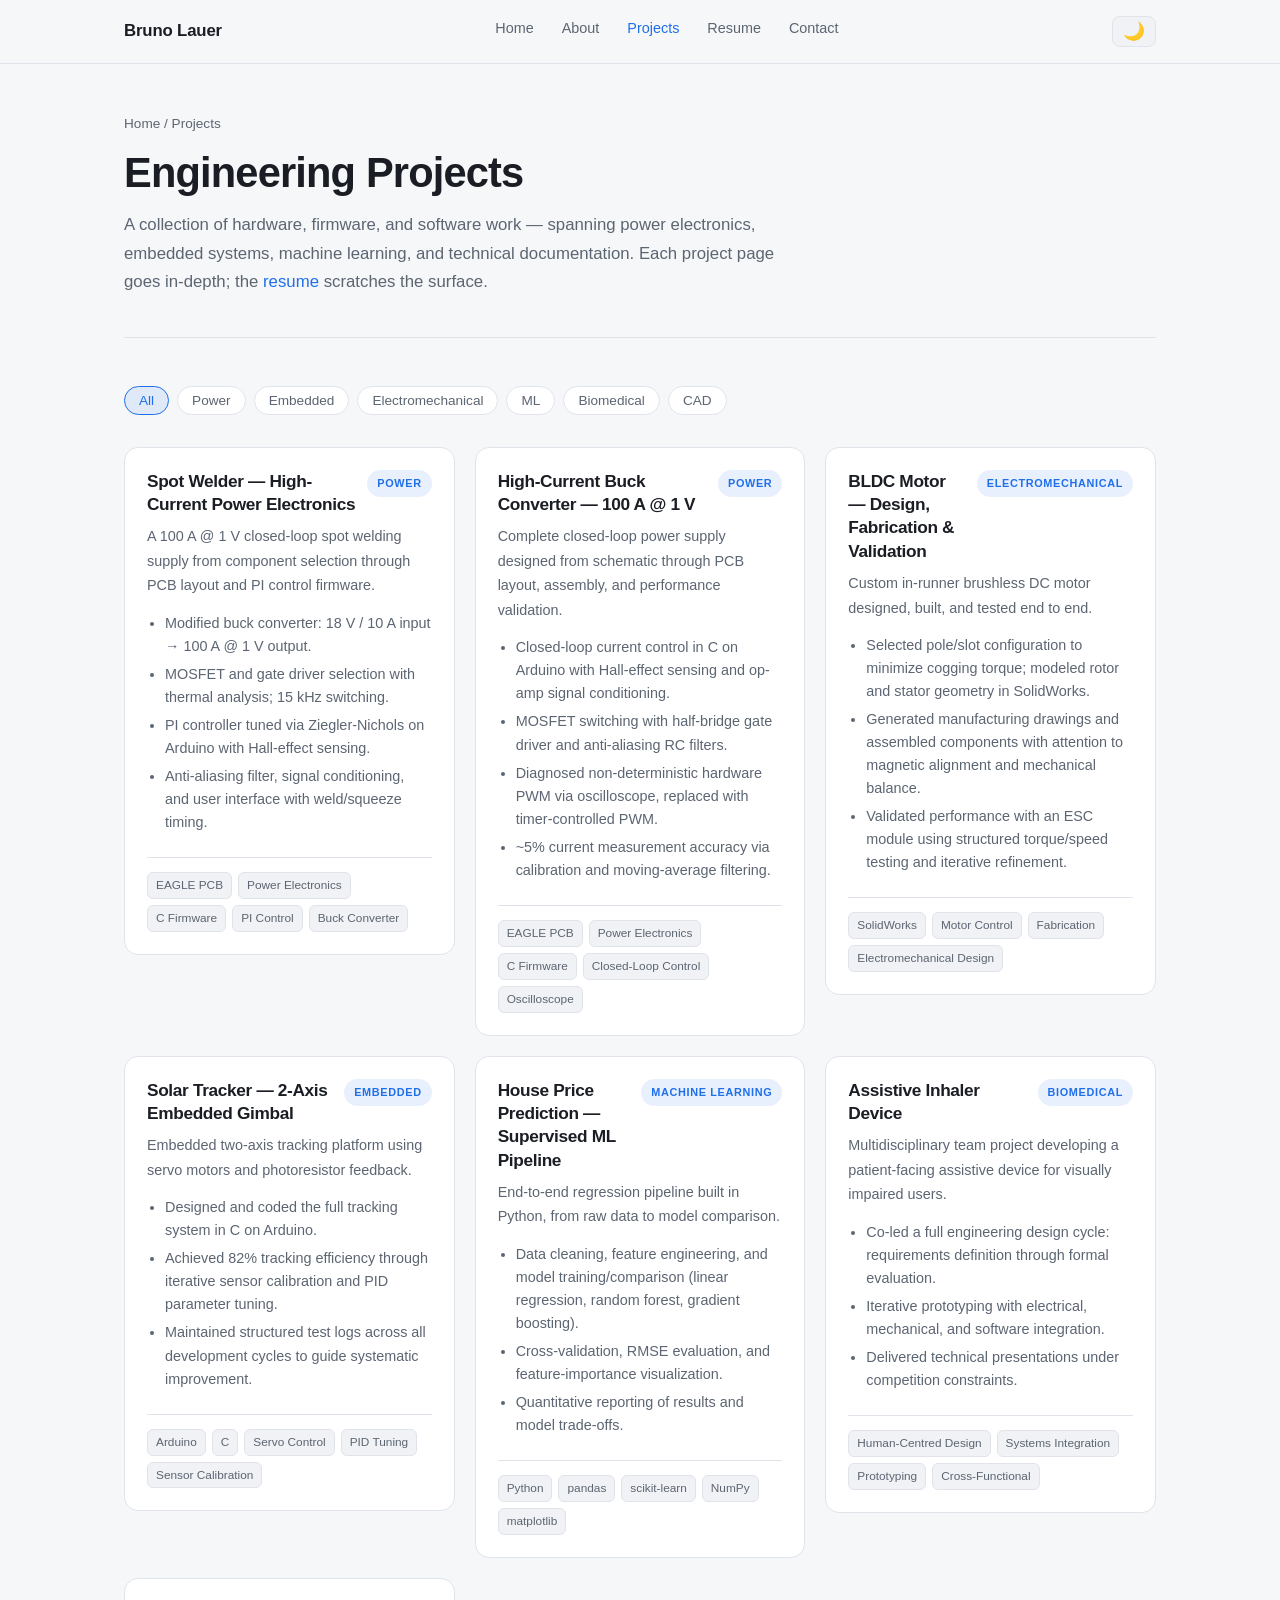
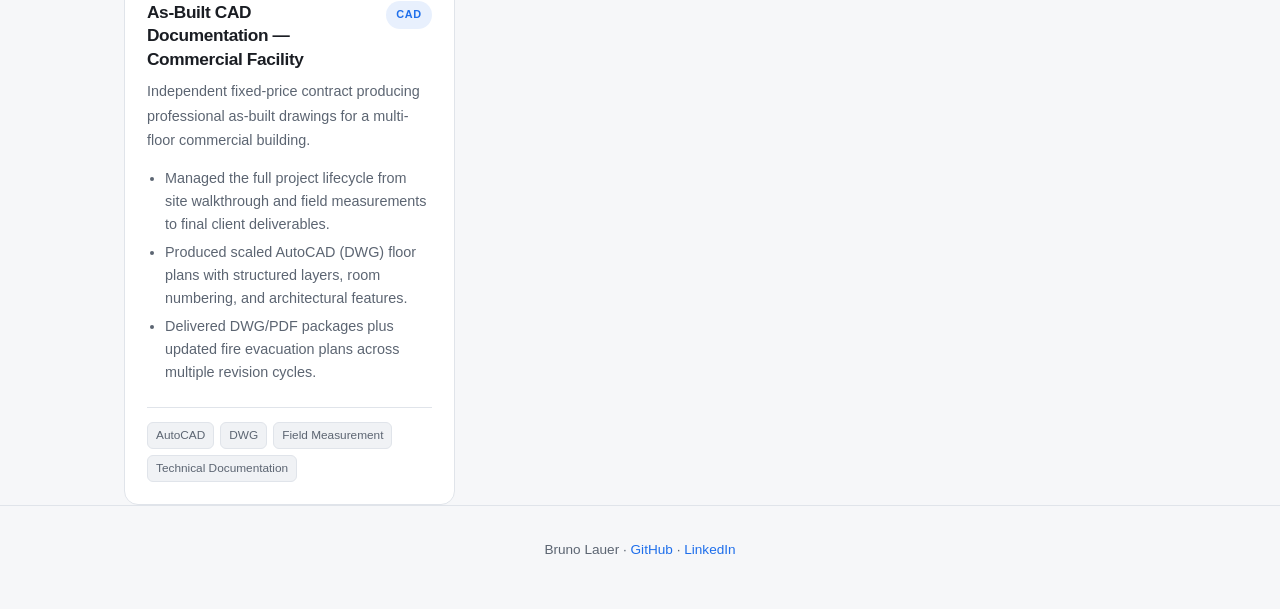
==== projects/index.html @ 885cfc3d "Website update" ====
<!DOCTYPE html>
<html lang="en">
<head>
<meta charset="UTF-8">
<meta name="viewport" content="width=device-width, initial-scale=1.0">
<title>Projects — Bruno Lauer</title>
<link rel="stylesheet" href="../assets/css/style.css">
</head>
<body>

<nav class="nav">
  <div class="wrap">
    <a href="../index.html" class="nav-brand">Bruno Lauer</a>
    <ul class="nav-links" id="nav-links">
      <li><a href="../index.html">Home</a></li>
      <li><a href="../about.html">About</a></li>
      <li><a href="index.html">Projects</a></li>
      <li><a href="../resume.html">Resume</a></li>
      <li><a href="../contact.html">Contact</a></li>
    </ul>
    <div class="nav-right">
      <button class="theme-toggle" id="theme-toggle" aria-label="Toggle theme">☀️</button>
      <button class="hamburger" id="hamburger" aria-label="Menu">☰</button>
    </div>
  </div>
</nav>

<main>
  <div class="wrap">
    <header class="page-header">
      <p class="breadcrumb"><a href="../index.html">Home</a> / Projects</p>
      <h1>Engineering Projects</h1>
      <p class="page-subtitle">A collection of hardware, firmware, and software work — spanning power electronics, embedded systems, machine learning, and technical documentation. Each project page goes in-depth; the <a href="../resume.html">resume</a> scratches the surface.</p>
    </header>

    <div class="filter-tabs">
      <button class="filter-tab active" data-filter="all">All</button>
      <button class="filter-tab" data-filter="power">Power</button>
      <button class="filter-tab" data-filter="embedded">Embedded</button>
      <button class="filter-tab" data-filter="electromechanical">Electromechanical</button>
      <button class="filter-tab" data-filter="ml">ML</button>
      <button class="filter-tab" data-filter="biomedical">Biomedical</button>
      <button class="filter-tab" data-filter="cad">CAD</button>
    </div>

    <div class="grid">

      <a href="spot-welder.html" class="card-link">
        <article class="card project-card" data-category="power">
          <div class="card-top"><h3>Spot Welder — High-Current Power Electronics</h3><span class="badge">Power</span></div>
          <p class="summary">A 100 A @ 1 V closed-loop spot welding supply from component selection through PCB layout and PI control firmware.</p>
          <ul>
            <li>Modified buck converter: 18 V / 10 A input &rarr; 100 A @ 1 V output.</li>
            <li>MOSFET and gate driver selection with thermal analysis; 15 kHz switching.</li>
            <li>PI controller tuned via Ziegler-Nichols on Arduino with Hall-effect sensing.</li>
            <li>Anti-aliasing filter, signal conditioning, and user interface with weld/squeeze timing.</li>
          </ul>
          <div class="tags"><span class="tag">EAGLE PCB</span><span class="tag">Power Electronics</span><span class="tag">C Firmware</span><span class="tag">PI Control</span><span class="tag">Buck Converter</span></div>
        </article>
      </a>

      <a href="buck-converter.html" class="card-link">
        <article class="card project-card" data-category="power">
          <div class="card-top"><h3>High-Current Buck Converter — 100&nbsp;A @ 1&nbsp;V</h3><span class="badge">Power</span></div>
          <p class="summary">Complete closed-loop power supply designed from schematic through PCB layout, assembly, and performance validation.</p>
          <ul>
            <li>Closed-loop current control in C on Arduino with Hall-effect sensing and op-amp signal conditioning.</li>
            <li>MOSFET switching with half-bridge gate driver and anti-aliasing RC filters.</li>
            <li>Diagnosed non-deterministic hardware PWM via oscilloscope, replaced with timer-controlled PWM.</li>
            <li>~5% current measurement accuracy via calibration and moving-average filtering.</li>
          </ul>
          <div class="tags"><span class="tag">EAGLE PCB</span><span class="tag">Power Electronics</span><span class="tag">C Firmware</span><span class="tag">Closed-Loop Control</span><span class="tag">Oscilloscope</span></div>
        </article>
      </a>

      <a href="bldc-motor.html" class="card-link">
        <article class="card project-card" data-category="electromechanical">
          <div class="card-top"><h3>BLDC Motor — Design, Fabrication &amp; Validation</h3><span class="badge">Electromechanical</span></div>
          <p class="summary">Custom in-runner brushless DC motor designed, built, and tested end to end.</p>
          <ul>
            <li>Selected pole/slot configuration to minimize cogging torque; modeled rotor and stator geometry in SolidWorks.</li>
            <li>Generated manufacturing drawings and assembled components with attention to magnetic alignment and mechanical balance.</li>
            <li>Validated performance with an ESC module using structured torque/speed testing and iterative refinement.</li>
          </ul>
          <div class="tags"><span class="tag">SolidWorks</span><span class="tag">Motor Control</span><span class="tag">Fabrication</span><span class="tag">Electromechanical Design</span></div>
        </article>
      </a>

      <a href="solar-tracker.html" class="card-link">
        <article class="card project-card" data-category="embedded">
          <div class="card-top"><h3>Solar Tracker — 2-Axis Embedded Gimbal</h3><span class="badge">Embedded</span></div>
          <p class="summary">Embedded two-axis tracking platform using servo motors and photoresistor feedback.</p>
          <ul>
            <li>Designed and coded the full tracking system in C on Arduino.</li>
            <li>Achieved 82% tracking efficiency through iterative sensor calibration and PID parameter tuning.</li>
            <li>Maintained structured test logs across all development cycles to guide systematic improvement.</li>
          </ul>
          <div class="tags"><span class="tag">Arduino</span><span class="tag">C</span><span class="tag">Servo Control</span><span class="tag">PID Tuning</span><span class="tag">Sensor Calibration</span></div>
        </article>
      </a>

      <a href="house-price-ml.html" class="card-link">
        <article class="card project-card" data-category="ml">
          <div class="card-top"><h3>House Price Prediction — Supervised ML Pipeline</h3><span class="badge">Machine Learning</span></div>
          <p class="summary">End-to-end regression pipeline built in Python, from raw data to model comparison.</p>
          <ul>
            <li>Data cleaning, feature engineering, and model training/comparison (linear regression, random forest, gradient boosting).</li>
            <li>Cross-validation, RMSE evaluation, and feature-importance visualization.</li>
            <li>Quantitative reporting of results and model trade-offs.</li>
          </ul>
          <div class="tags"><span class="tag">Python</span><span class="tag">pandas</span><span class="tag">scikit-learn</span><span class="tag">NumPy</span><span class="tag">matplotlib</span></div>
        </article>
      </a>

      <a href="assistive-inhaler.html" class="card-link">
        <article class="card project-card" data-category="biomedical">
          <div class="card-top"><h3>Assistive Inhaler Device</h3><span class="badge">Biomedical</span></div>
          <p class="summary">Multidisciplinary team project developing a patient-facing assistive device for visually impaired users.</p>
          <ul>
            <li>Co-led a full engineering design cycle: requirements definition through formal evaluation.</li>
            <li>Iterative prototyping with electrical, mechanical, and software integration.</li>
            <li>Delivered technical presentations under competition constraints.</li>
          </ul>
          <div class="tags"><span class="tag">Human-Centred Design</span><span class="tag">Systems Integration</span><span class="tag">Prototyping</span><span class="tag">Cross-Functional</span></div>
        </article>
      </a>

      <a href="cad-documentation.html" class="card-link">
        <article class="card project-card" data-category="cad">
          <div class="card-top"><h3>As-Built CAD Documentation — Commercial Facility</h3><span class="badge">CAD</span></div>
          <p class="summary">Independent fixed-price contract producing professional as-built drawings for a multi-floor commercial building.</p>
          <ul>
            <li>Managed the full project lifecycle from site walkthrough and field measurements to final client deliverables.</li>
            <li>Produced scaled AutoCAD (DWG) floor plans with structured layers, room numbering, and architectural features.</li>
            <li>Delivered DWG/PDF packages plus updated fire evacuation plans across multiple revision cycles.</li>
          </ul>
          <div class="tags"><span class="tag">AutoCAD</span><span class="tag">DWG</span><span class="tag">Field Measurement</span><span class="tag">Technical Documentation</span></div>
        </article>
      </a>

    </div>
  </div>
</main>

<div class="lightbox" id="lightbox" aria-hidden="true">
  <img id="lightbox-img" src="" alt="">
</div>

<footer>
  <div class="wrap">
    <p>Bruno Lauer &middot; <a href="https://github.com/Blauer4096" target="_blank" rel="noopener">GitHub</a> &middot; <a href="https://linkedin.com/in/bruno-lauer-353a502b2" target="_blank" rel="noopener">LinkedIn</a></p>
  </div>
</footer>

<script src="../assets/js/main.js"></script>
</body>
</html>
---- assets/css/style.css ----
/* ===================================================
   Bruno Lauer Portfolio — style.css
   Shared design system: dark/light via CSS vars
   =================================================== */

/* ---- Custom Properties ---- */
:root {
  --bg: #0f1115;
  --surface: #171a21;
  --surface-2: #1e222b;
  --border: #2a2f3a;
  --text: #e8eaf0;
  --muted: #9aa3b2;
  --accent: #4f9cf9;
  --accent-soft: rgba(79, 156, 249, 0.12);
  --accent-hover: #6bafff;
  --radius: 14px;
  --radius-sm: 8px;
  --shadow: 0 4px 20px rgba(0,0,0,0.25);
  --font-body: -apple-system, BlinkMacSystemFont, "Segoe UI", Roboto, Helvetica, Arial, sans-serif;
  --font-mono: "Cascadia Code", "Fira Code", "JetBrains Mono", Consolas, monospace;
  --max-w: 1080px;
  --header-h: 64px;
}

@media (prefers-color-scheme: light) {
  :root {
    --bg: #f6f7f9;
    --surface: #ffffff;
    --surface-2: #f0f2f5;
    --border: #e0e4ea;
    --text: #1a1d23;
    --muted: #5c6572;
    --accent: #1f6feb;
    --accent-soft: rgba(31, 111, 235, 0.10);
    --accent-hover: #3b82f6;
    --shadow: 0 4px 20px rgba(0,0,0,0.08);
  }
}

/* ---- Reset & Base ---- */
*, *::before, *::after { box-sizing: border-box; }

html { scroll-behavior: smooth; }

body {
  margin: 0;
  font-family: var(--font-body);
  background: var(--bg);
  color: var(--text);
  line-height: 1.6;
  -webkit-font-smoothing: antialiased;
  padding-top: var(--header-h);
}

a { color: var(--accent); text-decoration: none; }
a:hover { text-decoration: underline; }

img { max-width: 100%; display: block; }

.wrap {
  max-width: var(--max-w);
  margin: 0 auto;
  padding: 0 24px;
}

/* ---- Typography ---- */
h1, h2, h3, h4 { margin: 0 0 0.5em; line-height: 1.25; letter-spacing: -0.02em; }
h1 { font-size: clamp(1.9rem, 4vw, 2.6rem); }
h2 { font-size: 1.35rem; letter-spacing: -0.01em; }
h3 { font-size: 1.1rem; }
p  { margin: 0 0 1em; color: var(--muted); line-height: 1.7; }
p:last-child { margin-bottom: 0; }
ul, ol { margin: 0 0 1em; padding-left: 1.4em; }
li { margin-bottom: 0.4em; color: var(--muted); }
code {
  font-family: var(--font-mono);
  font-size: 0.875em;
  background: var(--surface-2);
  border: 1px solid var(--border);
  border-radius: 4px;
  padding: 1px 5px;
}

/* ---- Navigation ---- */
.nav {
  position: fixed;
  top: 0; left: 0; right: 0;
  height: var(--header-h);
  background: var(--bg);
  border-bottom: 1px solid var(--border);
  z-index: 100;
  display: flex;
  align-items: center;
}
.nav .wrap {
  display: flex;
  align-items: center;
  justify-content: space-between;
  width: 100%;
}
.nav-brand {
  font-weight: 700;
  font-size: 1.05rem;
  color: var(--text);
  text-decoration: none;
  letter-spacing: -0.01em;
}
.nav-brand:hover { text-decoration: none; color: var(--accent); }

.nav-links {
  display: flex;
  align-items: center;
  gap: 4px;
  list-style: none;
  margin: 0;
  padding: 0;
}
.nav-links a {
  display: block;
  padding: 6px 12px;
  border-radius: var(--radius-sm);
  color: var(--muted);
  font-size: 0.9rem;
  text-decoration: none;
  transition: color 0.15s, background 0.15s;
}
.nav-links a:hover { color: var(--text); background: var(--surface-2); text-decoration: none; }
.nav-links a.active { color: var(--accent); }

.nav-right {
  display: flex;
  align-items: center;
  gap: 8px;
}

.theme-toggle {
  background: var(--surface-2);
  border: 1px solid var(--border);
  border-radius: 8px;
  padding: 6px 10px;
  cursor: pointer;
  color: var(--muted);
  font-size: 1.1rem;
  line-height: 1;
  transition: background 0.15s, color 0.15s;
}
.theme-toggle:hover { background: var(--border); color: var(--text); }

.hamburger {
  display: none;
  background: none;
  border: none;
  cursor: pointer;
  padding: 6px;
  color: var(--text);
  font-size: 1.4rem;
}

/* ---- Sections ---- */
section { padding: 56px 0; }
.section-sub { color: var(--muted); font-size: 0.95rem; margin: 0 0 28px; }
.section-label {
  font-size: 0.72rem;
  text-transform: uppercase;
  letter-spacing: 0.1em;
  color: var(--accent);
  margin-bottom: 8px;
  font-weight: 600;
}

/* ---- Hero ---- */
.hero { padding: 72px 0 48px; border-bottom: 1px solid var(--border); }
.hero-sub { color: var(--accent); font-size: 0.9rem; font-weight: 600; letter-spacing: 0.05em; text-transform: uppercase; margin-bottom: 12px; }
.hero h1 { margin-bottom: 12px; }
.tagline {
  color: var(--muted);
  font-size: 1.05rem;
  max-width: 640px;
  margin: 0 0 24px;
}
.links {
  display: flex;
  flex-wrap: wrap;
  gap: 10px;
}
.links a, .btn {
  display: inline-flex;
  align-items: center;
  gap: 6px;
  padding: 8px 16px;
  border: 1px solid var(--border);
  border-radius: 999px;
  background: var(--surface);
  color: var(--text);
  text-decoration: none;
  font-size: 0.9rem;
  font-family: var(--font-body);
  cursor: pointer;
  transition: border-color 0.15s, transform 0.15s;
}
.links a:hover { border-color: var(--accent); transform: translateY(-1px); text-decoration: none; }
.btn-primary {
  background: var(--accent);
  color: #fff;
  border-color: var(--accent);
}
.btn-primary:hover { background: var(--accent-hover); border-color: var(--accent-hover); transform: translateY(-1px); }

/* ---- Page Header (project pages) ---- */
.page-header {
  padding: 48px 0 40px;
  border-bottom: 1px solid var(--border);
  margin-bottom: 48px;
}
.page-header .breadcrumb {
  font-size: 0.85rem;
  color: var(--muted);
  margin-bottom: 12px;
}
.page-header .breadcrumb a { color: var(--muted); }
.page-header .breadcrumb a:hover { color: var(--accent); text-decoration: none; }
.page-header .badge { margin-bottom: 10px; }
.page-header h1 { margin-bottom: 12px; }
.page-header .page-subtitle { color: var(--muted); font-size: 1.05rem; max-width: 680px; }

/* ---- Project Grid ---- */
.grid {
  display: grid;
  grid-template-columns: repeat(auto-fill, minmax(320px, 1fr));
  gap: 20px;
}

.card {
  background: var(--surface);
  border: 1px solid var(--border);
  border-radius: var(--radius);
  padding: 22px;
  display: flex;
  flex-direction: column;
  transition: border-color 0.18s, transform 0.18s, box-shadow 0.18s;
}
.card:hover {
  border-color: var(--accent);
  transform: translateY(-2px);
  box-shadow: var(--shadow);
}
.card-link { text-decoration: none; color: inherit; display: flex; flex-direction: column; flex: 1; }
.card-link:hover { text-decoration: none; }
.card-top {
  display: flex;
  align-items: flex-start;
  justify-content: space-between;
  gap: 12px;
  margin-bottom: 8px;
}
.card h3 { font-size: 1.08rem; margin: 0; line-height: 1.35; }
.card .summary { color: var(--muted); font-size: 0.9rem; margin: 0 0 14px; }
.card ul { margin: 0 0 18px; padding-left: 18px; font-size: 0.9rem; }
.card ul li { margin-bottom: 5px; }
.card .tags {
  display: flex;
  flex-wrap: wrap;
  gap: 6px;
  margin-top: auto;
  padding-top: 14px;
  border-top: 1px solid var(--border);
}
.tag {
  font-size: 0.74rem;
  color: var(--muted);
  background: var(--surface-2);
  border: 1px solid var(--border);
  border-radius: 6px;
  padding: 3px 8px;
}
.badge {
  flex-shrink: 0;
  font-size: 0.68rem;
  text-transform: uppercase;
  letter-spacing: 0.06em;
  padding: 4px 9px;
  border-radius: 999px;
  background: var(--accent-soft);
  color: var(--accent);
  border: 1px solid transparent;
  white-space: nowrap;
  font-weight: 600;
}

/* ---- Specs Table ---- */
.specs-table {
  width: 100%;
  border-collapse: collapse;
  font-size: 0.9rem;
  margin-bottom: 32px;
}
.specs-table th, .specs-table td {
  padding: 10px 16px;
  text-align: left;
  border-bottom: 1px solid var(--border);
}
.specs-table th {
  color: var(--muted);
  font-weight: 500;
  width: 30%;
  font-size: 0.82rem;
  text-transform: uppercase;
  letter-spacing: 0.05em;
}
.specs-table td { color: var(--text); }

/* ---- Content Sections ---- */
.content-section { margin-bottom: 48px; }
.content-section h2 {
  font-size: 1.15rem;
  margin-bottom: 16px;
  padding-bottom: 8px;
  border-bottom: 1px solid var(--border);
}
.content-section p { color: var(--muted); }

/* ---- Figures / Image Gallery ---- */
.figure-grid {
  display: grid;
  grid-template-columns: repeat(auto-fill, minmax(280px, 1fr));
  gap: 16px;
  margin: 24px 0;
}
.figure {
  background: var(--surface-2);
  border: 1px solid var(--border);
  border-radius: var(--radius-sm);
  overflow: hidden;
}
.figure img { width: 100%; height: auto; }
.figure figcaption {
  padding: 10px 14px;
  font-size: 0.8rem;
  color: var(--muted);
  border-top: 1px solid var(--border);
}

/* ---- Lightbox ---- */
.lightbox {
  display: none;
  position: fixed;
  inset: 0;
  background: rgba(0,0,0,0.9);
  z-index: 200;
  align-items: center;
  justify-content: center;
  cursor: zoom-out;
}
.lightbox.open { display: flex; }
.lightbox img { max-width: 90vw; max-height: 90vh; border-radius: 8px; }

/* ---- Prose (rich content) ---- */
.prose h3 { font-size: 1rem; color: var(--text); margin: 24px 0 8px; }
.prose ul li { color: var(--muted); }
.prose strong { color: var(--text); font-weight: 600; }

/* ---- Skills ---- */
.skill-group { margin-bottom: 28px; }
.skill-group h3 { font-size: 0.8rem; text-transform: uppercase; letter-spacing: 0.08em; color: var(--accent); margin-bottom: 10px; font-weight: 600; }
.skill-tags { display: flex; flex-wrap: wrap; gap: 8px; }
.skill-tag {
  font-size: 0.8rem;
  color: var(--muted);
  background: var(--surface-2);
  border: 1px solid var(--border);
  border-radius: 6px;
  padding: 5px 10px;
}

/* ---- Timeline ---- */
.timeline { border-left: 2px solid var(--border); padding-left: 28px; margin-left: 8px; }
.timeline-item { position: relative; margin-bottom: 36px; }
.timeline-item::before {
  content: '';
  position: absolute;
  left: -34px;
  top: 6px;
  width: 10px;
  height: 10px;
  border-radius: 50%;
  background: var(--accent);
  border: 2px solid var(--bg);
}
.timeline-item h3 { margin-bottom: 4px; }
.timeline-item .meta { font-size: 0.85rem; color: var(--muted); margin-bottom: 8px; }
.timeline-item p { margin: 0; }

/* ---- Contact ---- */
.contact-card {
  background: var(--surface);
  border: 1px solid var(--border);
  border-radius: var(--radius);
  padding: 32px;
  max-width: 560px;
}
.contact-row {
  display: flex;
  align-items: center;
  gap: 14px;
  padding: 14px 0;
  border-bottom: 1px solid var(--border);
  color: var(--muted);
  text-decoration: none;
  transition: color 0.15s;
}
.contact-row:last-child { border-bottom: none; }
.contact-row:hover { color: var(--accent); text-decoration: none; }
.contact-row .icon { font-size: 1.2rem; width: 24px; text-align: center; flex-shrink: 0; }

/* ---- Footer ---- */
footer {
  border-top: 1px solid var(--border);
  padding: 32px 0 48px;
  color: var(--muted);
  font-size: 0.85rem;
  text-align: center;
}
footer a { color: var(--accent); }
footer a:hover { text-decoration: underline; }

/* ---- Scroll Reveal ---- */
.reveal {
  opacity: 0;
  transform: translateY(16px);
  transition: opacity 0.5s ease, transform 0.5s ease;
}
.reveal.visible { opacity: 1; transform: none; }

/* ---- Download Button ---- */
.download-btn {
  display: inline-flex;
  align-items: center;
  gap: 8px;
  padding: 10px 20px;
  background: var(--accent);
  color: #fff;
  border-radius: var(--radius-sm);
  font-size: 0.9rem;
  font-weight: 600;
  text-decoration: none;
  transition: background 0.15s, transform 0.15s;
  margin-bottom: 32px;
}
.download-btn:hover { background: var(--accent-hover); transform: translateY(-1px); text-decoration: none; }

/* ---- Prev / Next nav ---- */
.project-nav {
  display: flex;
  justify-content: space-between;
  gap: 16px;
  margin-top: 56px;
  padding-top: 32px;
  border-top: 1px solid var(--border);
}
.project-nav-btn {
  display: flex;
  flex-direction: column;
  padding: 16px 20px;
  background: var(--surface);
  border: 1px solid var(--border);
  border-radius: var(--radius);
  text-decoration: none;
  color: var(--muted);
  font-size: 0.85rem;
  transition: border-color 0.15s, color 0.15s;
  flex: 1;
  max-width: 240px;
}
.project-nav-btn:hover { border-color: var(--accent); color: var(--text); text-decoration: none; }
.project-nav-btn .nav-label { font-size: 0.72rem; text-transform: uppercase; letter-spacing: 0.06em; color: var(--accent); margin-bottom: 4px; }
.project-nav-btn .nav-title { font-weight: 600; color: var(--text); font-size: 0.95rem; }
.project-nav-btn.next { text-align: right; align-self: flex-end; }

/* ---- Filter Tabs ---- */
.filter-tabs {
  display: flex;
  flex-wrap: wrap;
  gap: 8px;
  margin-bottom: 32px;
}
.filter-tab {
  padding: 6px 14px;
  border-radius: 999px;
  border: 1px solid var(--border);
  background: var(--surface);
  color: var(--muted);
  font-size: 0.85rem;
  cursor: pointer;
  transition: all 0.15s;
  font-family: var(--font-body);
}
.filter-tab:hover, .filter-tab.active { border-color: var(--accent); color: var(--accent); background: var(--accent-soft); }

/* ---- Print / Resume ---- */
.resume-layout { max-width: 820px; margin: 0 auto; }
.resume-section { margin-bottom: 36px; }
.resume-section h2 {
  font-size: 0.8rem;
  text-transform: uppercase;
  letter-spacing: 0.1em;
  color: var(--accent);
  border-bottom: 2px solid var(--border);
  padding-bottom: 6px;
  margin-bottom: 16px;
}
.resume-entry { margin-bottom: 16px; }
.resume-entry h3 { font-size: 1rem; margin-bottom: 2px; }
.resume-entry .meta { font-size: 0.85rem; color: var(--muted); margin-bottom: 6px; }
.resume-entry ul { margin: 0; }
.resume-entry li { color: var(--muted); font-size: 0.9rem; }

/* ---- Responsive ---- */
@media (max-width: 768px) {
  .nav-links { display: none; }
  .nav-links.open {
    display: flex;
    flex-direction: column;
    position: absolute;
    top: var(--header-h);
    left: 0; right: 0;
    background: var(--surface);
    border-bottom: 1px solid var(--border);
    padding: 12px;
    gap: 4px;
  }
  .nav-links.open a { padding: 10px 14px; }
  .hamburger { display: block; }
  h1 { font-size: 1.8rem; }
  .grid { grid-template-columns: 1fr; }
  .figure-grid { grid-template-columns: 1fr; }
  .project-nav { flex-direction: column; }
  .project-nav-btn { max-width: 100%; }
  .specs-table th { width: 40%; }
}

@media print {
  .nav, .theme-toggle, .hamburger, .project-nav, .btn, .download-btn { display: none !important; }
  body { background: white; color: black; padding-top: 0; }
  .card { break-inside: avoid; }
}
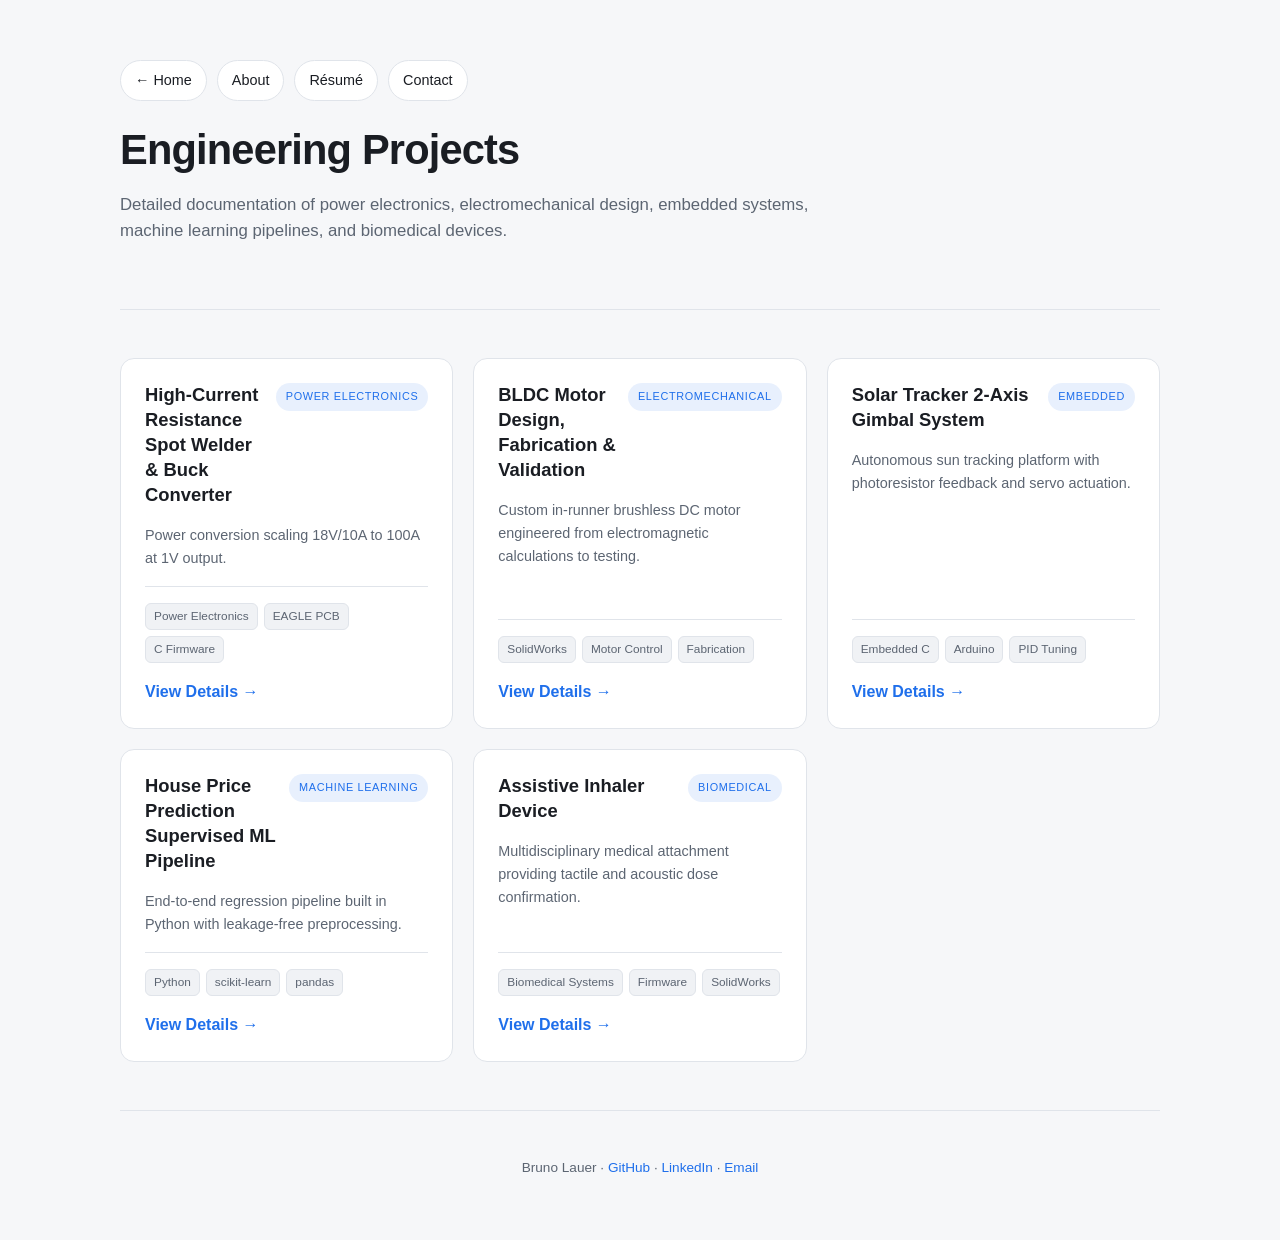
==== commit 772bc76f: "V 0.1.2" ====
--- a/projects/index.html
+++ b/projects/index.html
@@ -3,155 +3,80 @@
 <head>
 <meta charset="UTF-8">
 <meta name="viewport" content="width=device-width, initial-scale=1.0">
-<title>Projects — Bruno Lauer</title>
+<title>Engineering Projects - Bruno Lauer</title>
 <link rel="stylesheet" href="../assets/css/style.css">
 </head>
 <body>
+<div class="wrap">
+  <header>
+    <nav class="links" style="margin-bottom: 16px;">
+      <a href="../index.html">&larr; Home</a>
+      <a href="../about.html">About</a>
+      <a href="../resume.html">R&eacute;sum&eacute;</a>
+      <a href="../contact.html">Contact</a>
+    </nav>
+    <h1>Engineering Projects</h1>
+    <p class="tagline">Detailed documentation of power electronics, electromechanical design, embedded systems, machine learning pipelines, and biomedical devices.</p>
+  </header>
 
-<nav class="nav">
-  <div class="wrap">
-    <a href="../index.html" class="nav-brand">Bruno Lauer</a>
-    <ul class="nav-links" id="nav-links">
-      <li><a href="../index.html">Home</a></li>
-      <li><a href="../about.html">About</a></li>
-      <li><a href="index.html">Projects</a></li>
-      <li><a href="../resume.html">Resume</a></li>
-      <li><a href="../contact.html">Contact</a></li>
-    </ul>
-    <div class="nav-right">
-      <button class="theme-toggle" id="theme-toggle" aria-label="Toggle theme">☀️</button>
-      <button class="hamburger" id="hamburger" aria-label="Menu">☰</button>
+  <section>
+    <div class="grid">
+      <article class="card">
+        <div class="card-top">
+          <h3>High-Current Resistance Spot Welder & Buck Converter</h3>
+          <span class="badge">Power Electronics</span>
+        </div>
+        <p class="summary">Power conversion scaling 18V/10A to 100A at 1V output.</p>
+        <div class="tags"><span class="tag">Power Electronics</span><span class="tag">EAGLE PCB</span><span class="tag">C Firmware</span></div>
+        <div style="margin-top: 16px;"><a href="spot-welder.html" style="color: var(--accent); text-decoration: none; font-weight: 550;">View Details →</a></div>
+      </article>
+
+      <article class="card">
+        <div class="card-top">
+          <h3>BLDC Motor Design, Fabrication & Validation</h3>
+          <span class="badge">Electromechanical</span>
+        </div>
+        <p class="summary">Custom in-runner brushless DC motor engineered from electromagnetic calculations to testing.</p>
+        <div class="tags"><span class="tag">SolidWorks</span><span class="tag">Motor Control</span><span class="tag">Fabrication</span></div>
+        <div style="margin-top: 16px;"><a href="bldc-motor.html" style="color: var(--accent); text-decoration: none; font-weight: 550;">View Details →</a></div>
+      </article>
+
+      <article class="card">
+        <div class="card-top">
+          <h3>Solar Tracker 2-Axis Gimbal System</h3>
+          <span class="badge">Embedded</span>
+        </div>
+        <p class="summary">Autonomous sun tracking platform with photoresistor feedback and servo actuation.</p>
+        <div class="tags"><span class="tag">Embedded C</span><span class="tag">Arduino</span><span class="tag">PID Tuning</span></div>
+        <div style="margin-top: 16px;"><a href="solar-tracker.html" style="color: var(--accent); text-decoration: none; font-weight: 550;">View Details →</a></div>
+      </article>
+
+      <article class="card">
+        <div class="card-top">
+          <h3>House Price Prediction Supervised ML Pipeline</h3>
+          <span class="badge">Machine Learning</span>
+        </div>
+        <p class="summary">End-to-end regression pipeline built in Python with leakage-free preprocessing.</p>
+        <div class="tags"><span class="tag">Python</span><span class="tag">scikit-learn</span><span class="tag">pandas</span></div>
+        <div style="margin-top: 16px;"><a href="house-price-ml.html" style="color: var(--accent); text-decoration: none; font-weight: 550;">View Details →</a></div>
+      </article>
+
+      <article class="card">
+        <div class="card-top">
+          <h3>Assistive Inhaler Device</h3>
+          <span class="badge">Biomedical</span>
+        </div>
+        <p class="summary">Multidisciplinary medical attachment providing tactile and acoustic dose confirmation.</p>
+        <div class="tags"><span class="tag">Biomedical Systems</span><span class="tag">Firmware</span><span class="tag">SolidWorks</span></div>
+        <div style="margin-top: 16px;"><a href="assistive-inhaler.html" style="color: var(--accent); text-decoration: none; font-weight: 550;">View Details →</a></div>
+      </article>
     </div>
-  </div>
-</nav>
+  </section>
 
-<main>
-  <div class="wrap">
-    <header class="page-header">
-      <p class="breadcrumb"><a href="../index.html">Home</a> / Projects</p>
-      <h1>Engineering Projects</h1>
-      <p class="page-subtitle">A collection of hardware, firmware, and software work — spanning power electronics, embedded systems, machine learning, and technical documentation. Each project page goes in-depth; the <a href="../resume.html">resume</a> scratches the surface.</p>
-    </header>
-
-    <div class="filter-tabs">
-      <button class="filter-tab active" data-filter="all">All</button>
-      <button class="filter-tab" data-filter="power">Power</button>
-      <button class="filter-tab" data-filter="embedded">Embedded</button>
-      <button class="filter-tab" data-filter="electromechanical">Electromechanical</button>
-      <button class="filter-tab" data-filter="ml">ML</button>
-      <button class="filter-tab" data-filter="biomedical">Biomedical</button>
-      <button class="filter-tab" data-filter="cad">CAD</button>
-    </div>
-
-    <div class="grid">
-
-      <a href="spot-welder.html" class="card-link">
-        <article class="card project-card" data-category="power">
-          <div class="card-top"><h3>Spot Welder — High-Current Power Electronics</h3><span class="badge">Power</span></div>
-          <p class="summary">A 100 A @ 1 V closed-loop spot welding supply from component selection through PCB layout and PI control firmware.</p>
-          <ul>
-            <li>Modified buck converter: 18 V / 10 A input &rarr; 100 A @ 1 V output.</li>
-            <li>MOSFET and gate driver selection with thermal analysis; 15 kHz switching.</li>
-            <li>PI controller tuned via Ziegler-Nichols on Arduino with Hall-effect sensing.</li>
-            <li>Anti-aliasing filter, signal conditioning, and user interface with weld/squeeze timing.</li>
-          </ul>
-          <div class="tags"><span class="tag">EAGLE PCB</span><span class="tag">Power Electronics</span><span class="tag">C Firmware</span><span class="tag">PI Control</span><span class="tag">Buck Converter</span></div>
-        </article>
-      </a>
-
-      <a href="buck-converter.html" class="card-link">
-        <article class="card project-card" data-category="power">
-          <div class="card-top"><h3>High-Current Buck Converter — 100&nbsp;A @ 1&nbsp;V</h3><span class="badge">Power</span></div>
-          <p class="summary">Complete closed-loop power supply designed from schematic through PCB layout, assembly, and performance validation.</p>
-          <ul>
-            <li>Closed-loop current control in C on Arduino with Hall-effect sensing and op-amp signal conditioning.</li>
-            <li>MOSFET switching with half-bridge gate driver and anti-aliasing RC filters.</li>
-            <li>Diagnosed non-deterministic hardware PWM via oscilloscope, replaced with timer-controlled PWM.</li>
-            <li>~5% current measurement accuracy via calibration and moving-average filtering.</li>
-          </ul>
-          <div class="tags"><span class="tag">EAGLE PCB</span><span class="tag">Power Electronics</span><span class="tag">C Firmware</span><span class="tag">Closed-Loop Control</span><span class="tag">Oscilloscope</span></div>
-        </article>
-      </a>
-
-      <a href="bldc-motor.html" class="card-link">
-        <article class="card project-card" data-category="electromechanical">
-          <div class="card-top"><h3>BLDC Motor — Design, Fabrication &amp; Validation</h3><span class="badge">Electromechanical</span></div>
-          <p class="summary">Custom in-runner brushless DC motor designed, built, and tested end to end.</p>
-          <ul>
-            <li>Selected pole/slot configuration to minimize cogging torque; modeled rotor and stator geometry in SolidWorks.</li>
-            <li>Generated manufacturing drawings and assembled components with attention to magnetic alignment and mechanical balance.</li>
-            <li>Validated performance with an ESC module using structured torque/speed testing and iterative refinement.</li>
-          </ul>
-          <div class="tags"><span class="tag">SolidWorks</span><span class="tag">Motor Control</span><span class="tag">Fabrication</span><span class="tag">Electromechanical Design</span></div>
-        </article>
-      </a>
-
-      <a href="solar-tracker.html" class="card-link">
-        <article class="card project-card" data-category="embedded">
-          <div class="card-top"><h3>Solar Tracker — 2-Axis Embedded Gimbal</h3><span class="badge">Embedded</span></div>
-          <p class="summary">Embedded two-axis tracking platform using servo motors and photoresistor feedback.</p>
-          <ul>
-            <li>Designed and coded the full tracking system in C on Arduino.</li>
-            <li>Achieved 82% tracking efficiency through iterative sensor calibration and PID parameter tuning.</li>
-            <li>Maintained structured test logs across all development cycles to guide systematic improvement.</li>
-          </ul>
-          <div class="tags"><span class="tag">Arduino</span><span class="tag">C</span><span class="tag">Servo Control</span><span class="tag">PID Tuning</span><span class="tag">Sensor Calibration</span></div>
-        </article>
-      </a>
-
-      <a href="house-price-ml.html" class="card-link">
-        <article class="card project-card" data-category="ml">
-          <div class="card-top"><h3>House Price Prediction — Supervised ML Pipeline</h3><span class="badge">Machine Learning</span></div>
-          <p class="summary">End-to-end regression pipeline built in Python, from raw data to model comparison.</p>
-          <ul>
-            <li>Data cleaning, feature engineering, and model training/comparison (linear regression, random forest, gradient boosting).</li>
-            <li>Cross-validation, RMSE evaluation, and feature-importance visualization.</li>
-            <li>Quantitative reporting of results and model trade-offs.</li>
-          </ul>
-          <div class="tags"><span class="tag">Python</span><span class="tag">pandas</span><span class="tag">scikit-learn</span><span class="tag">NumPy</span><span class="tag">matplotlib</span></div>
-        </article>
-      </a>
-
-      <a href="assistive-inhaler.html" class="card-link">
-        <article class="card project-card" data-category="biomedical">
-          <div class="card-top"><h3>Assistive Inhaler Device</h3><span class="badge">Biomedical</span></div>
-          <p class="summary">Multidisciplinary team project developing a patient-facing assistive device for visually impaired users.</p>
-          <ul>
-            <li>Co-led a full engineering design cycle: requirements definition through formal evaluation.</li>
-            <li>Iterative prototyping with electrical, mechanical, and software integration.</li>
-            <li>Delivered technical presentations under competition constraints.</li>
-          </ul>
-          <div class="tags"><span class="tag">Human-Centred Design</span><span class="tag">Systems Integration</span><span class="tag">Prototyping</span><span class="tag">Cross-Functional</span></div>
-        </article>
-      </a>
-
-      <a href="cad-documentation.html" class="card-link">
-        <article class="card project-card" data-category="cad">
-          <div class="card-top"><h3>As-Built CAD Documentation — Commercial Facility</h3><span class="badge">CAD</span></div>
-          <p class="summary">Independent fixed-price contract producing professional as-built drawings for a multi-floor commercial building.</p>
-          <ul>
-            <li>Managed the full project lifecycle from site walkthrough and field measurements to final client deliverables.</li>
-            <li>Produced scaled AutoCAD (DWG) floor plans with structured layers, room numbering, and architectural features.</li>
-            <li>Delivered DWG/PDF packages plus updated fire evacuation plans across multiple revision cycles.</li>
-          </ul>
-          <div class="tags"><span class="tag">AutoCAD</span><span class="tag">DWG</span><span class="tag">Field Measurement</span><span class="tag">Technical Documentation</span></div>
-        </article>
-      </a>
-
-    </div>
-  </div>
-</main>
-
-<div class="lightbox" id="lightbox" aria-hidden="true">
-  <img id="lightbox-img" src="" alt="">
+  <footer>
+    <p>Bruno Lauer · <a href="https://github.com/Blauer4096" target="_blank">GitHub</a> · <a href="https://linkedin.com/in/bruno-lauer-353a502b2" target="_blank">LinkedIn</a> · <a href="mailto:lb2017dec5@gmail.com">Email</a></p>
+  </footer>
 </div>
-
-<footer>
-  <div class="wrap">
-    <p>Bruno Lauer &middot; <a href="https://github.com/Blauer4096" target="_blank" rel="noopener">GitHub</a> &middot; <a href="https://linkedin.com/in/bruno-lauer-353a502b2" target="_blank" rel="noopener">LinkedIn</a></p>
-  </div>
-</footer>
-
 <script src="../assets/js/main.js"></script>
 </body>
-</html>+</html>
--- a/assets/css/style.css
+++ b/assets/css/style.css
@@ -1,546 +1,315 @@
-/* ===================================================
-   Bruno Lauer Portfolio — style.css
-   Shared design system: dark/light via CSS vars
-   =================================================== */
-
-/* ---- Custom Properties ---- */
-:root {
-  --bg: #0f1115;
-  --surface: #171a21;
-  --surface-2: #1e222b;
-  --border: #2a2f3a;
-  --text: #e8eaf0;
-  --muted: #9aa3b2;
-  --accent: #4f9cf9;
-  --accent-soft: rgba(79, 156, 249, 0.12);
-  --accent-hover: #6bafff;
-  --radius: 14px;
-  --radius-sm: 8px;
-  --shadow: 0 4px 20px rgba(0,0,0,0.25);
-  --font-body: -apple-system, BlinkMacSystemFont, "Segoe UI", Roboto, Helvetica, Arial, sans-serif;
-  --font-mono: "Cascadia Code", "Fira Code", "JetBrains Mono", Consolas, monospace;
-  --max-w: 1080px;
-  --header-h: 64px;
-}
-
-@media (prefers-color-scheme: light) {
   :root {
-    --bg: #f6f7f9;
-    --surface: #ffffff;
-    --surface-2: #f0f2f5;
-    --border: #e0e4ea;
-    --text: #1a1d23;
-    --muted: #5c6572;
-    --accent: #1f6feb;
-    --accent-soft: rgba(31, 111, 235, 0.10);
-    --accent-hover: #3b82f6;
-    --shadow: 0 4px 20px rgba(0,0,0,0.08);
-  }
-}
-
-/* ---- Reset & Base ---- */
-*, *::before, *::after { box-sizing: border-box; }
-
-html { scroll-behavior: smooth; }
-
-body {
-  margin: 0;
-  font-family: var(--font-body);
-  background: var(--bg);
-  color: var(--text);
-  line-height: 1.6;
-  -webkit-font-smoothing: antialiased;
-  padding-top: var(--header-h);
-}
-
-a { color: var(--accent); text-decoration: none; }
-a:hover { text-decoration: underline; }
-
-img { max-width: 100%; display: block; }
-
-.wrap {
-  max-width: var(--max-w);
-  margin: 0 auto;
-  padding: 0 24px;
-}
-
-/* ---- Typography ---- */
-h1, h2, h3, h4 { margin: 0 0 0.5em; line-height: 1.25; letter-spacing: -0.02em; }
-h1 { font-size: clamp(1.9rem, 4vw, 2.6rem); }
-h2 { font-size: 1.35rem; letter-spacing: -0.01em; }
-h3 { font-size: 1.1rem; }
-p  { margin: 0 0 1em; color: var(--muted); line-height: 1.7; }
-p:last-child { margin-bottom: 0; }
-ul, ol { margin: 0 0 1em; padding-left: 1.4em; }
-li { margin-bottom: 0.4em; color: var(--muted); }
-code {
-  font-family: var(--font-mono);
-  font-size: 0.875em;
-  background: var(--surface-2);
-  border: 1px solid var(--border);
-  border-radius: 4px;
-  padding: 1px 5px;
-}
-
-/* ---- Navigation ---- */
+    --bg: #0f1115;
+    --surface: #171a21;
+    --surface-2: #1e222b;
+    --border: #2a2f3a;
+    --text: #e8eaf0;
+    --muted: #9aa3b2;
+    --accent: #4f9cf9;
+    --accent-soft: rgba(79, 156, 249, 0.12);
+    --radius: 14px;
+  }
+
+  @media (prefers-color-scheme: light) {
+    :root {
+      --bg: #f6f7f9;
+      --surface: #ffffff;
+      --surface-2: #f0f2f5;
+      --border: #e0e4ea;
+      --text: #1a1d23;
+      --muted: #5c6572;
+      --accent: #1f6feb;
+      --accent-soft: rgba(31, 111, 235, 0.10);
+    }
+  }
+
+  * { box-sizing: border-box; }
+  html { scroll-behavior: smooth; }
+  body {
+    margin: 0;
+    font-family: -apple-system, BlinkMacSystemFont, "Segoe UI", Roboto, Helvetica, Arial, sans-serif;
+    background: var(--bg);
+    color: var(--text);
+    line-height: 1.6;
+    -webkit-font-smoothing: antialiased;
+  }
+  .wrap { max-width: 1080px; margin: 0 auto; padding: 0 20px; }
+  header { padding: 60px 0 40px; border-bottom: 1px solid var(--border); }
+  header h1 { font-size: clamp(1.9rem, 4vw, 2.6rem); margin: 0 0 8px; letter-spacing: -0.02em; }
+  .tagline { color: var(--muted); font-size: 1.05rem; max-width: 700px; margin: 0 0 24px; }
+  .links { display: flex; flex-wrap: wrap; gap: 10px; }
+  .links a {
+    display: inline-flex; align-items: center; gap: 6px; padding: 8px 14px;
+    border: 1px solid var(--border); border-radius: 999px; background: var(--surface);
+    color: var(--text); text-decoration: none; font-size: 0.9rem; transition: border-color .15s, transform .15s;
+  }
+  .links a:hover { border-color: var(--accent); transform: translateY(-1px); }
+  section { padding: 48px 0; }
+  h2 { font-size: 1.35rem; margin: 0 0 6px; letter-spacing: -0.01em; }
+  .section-sub { color: var(--muted); font-size: 0.95rem; margin: 0 0 24px; }
+  .grid { display: grid; grid-template-columns: repeat(auto-fit, minmax(320px, 1fr)); gap: 20px; }
+  .card {
+    background: var(--surface); border: 1px solid var(--border); border-radius: var(--radius);
+    padding: 24px; display: flex; flex-direction: column; transition: border-color .18s, transform .18s;
+  }
+  .card:hover { border-color: var(--accent); transform: translateY(-2px); }
+  .card-top { display: flex; align-items: flex-start; justify-content: space-between; gap: 12px; margin-bottom: 8px; }
+  .card h3 { font-size: 1.15rem; margin: 0; line-height: 1.35; }
+  .badge {
+    flex-shrink: 0; font-size: 0.68rem; text-transform: uppercase; letter-spacing: 0.06em;
+    padding: 4px 9px; border-radius: 999px; background: var(--accent-soft); color: var(--accent);
+    border: 1px solid transparent; white-space: nowrap;
+  }
+  .card .summary { color: var(--muted); font-size: 0.9rem; margin: 8px 0 16px; }
+  .card ul, section ul { margin: 0 0 20px; padding-left: 20px; font-size: 0.95rem; }
+  .card ul li, section ul li { margin-bottom: 8px; color: var(--text); }
+  .tags { display: flex; flex-wrap: wrap; gap: 6px; margin-top: auto; padding-top: 16px; border-top: 1px solid var(--border); }
+  .tag { font-size: 0.74rem; color: var(--muted); background: var(--surface-2); border: 1px solid var(--border); border-radius: 6px; padding: 3px 8px; }
+  footer { border-top: 1px solid var(--border); padding: 32px 0 48px; color: var(--muted); font-size: 0.85rem; text-align: center; }
+  footer a { color: var(--accent); text-decoration: none; }
+  footer a:hover { text-decoration: underline; }
+
+
+
+/* ============================================
+   PROJECT PAGE STYLES
+   ============================================ */
+
+/* Nav bar */
 .nav {
-  position: fixed;
-  top: 0; left: 0; right: 0;
-  height: var(--header-h);
+  position: sticky;
+  top: 0;
+  z-index: 50;
   background: var(--bg);
   border-bottom: 1px solid var(--border);
-  z-index: 100;
-  display: flex;
-  align-items: center;
+  padding: 14px 0;
 }
 .nav .wrap {
   display: flex;
   align-items: center;
   justify-content: space-between;
-  width: 100%;
+  gap: 16px;
 }
 .nav-brand {
-  font-weight: 700;
-  font-size: 1.05rem;
+  font-weight: 600;
   color: var(--text);
   text-decoration: none;
-  letter-spacing: -0.01em;
-}
-.nav-brand:hover { text-decoration: none; color: var(--accent); }
-
+  font-size: 1rem;
+}
 .nav-links {
   display: flex;
-  align-items: center;
-  gap: 4px;
+  gap: 20px;
   list-style: none;
   margin: 0;
   padding: 0;
 }
 .nav-links a {
-  display: block;
-  padding: 6px 12px;
-  border-radius: var(--radius-sm);
-  color: var(--muted);
-  font-size: 0.9rem;
+  color: var(--muted);
   text-decoration: none;
-  transition: color 0.15s, background 0.15s;
-}
-.nav-links a:hover { color: var(--text); background: var(--surface-2); text-decoration: none; }
-.nav-links a.active { color: var(--accent); }
-
+  font-size: 0.92rem;
+  transition: color .15s;
+}
+.nav-links a:hover { color: var(--accent); }
 .nav-right {
   display: flex;
   align-items: center;
   gap: 8px;
 }
-
-.theme-toggle {
-  background: var(--surface-2);
+.theme-toggle, .hamburger {
+  background: var(--surface);
   border: 1px solid var(--border);
   border-radius: 8px;
   padding: 6px 10px;
   cursor: pointer;
-  color: var(--muted);
-  font-size: 1.1rem;
-  line-height: 1;
-  transition: background 0.15s, color 0.15s;
-}
-.theme-toggle:hover { background: var(--border); color: var(--text); }
-
-.hamburger {
-  display: none;
-  background: none;
-  border: none;
-  cursor: pointer;
-  padding: 6px;
   color: var(--text);
-  font-size: 1.4rem;
-}
-
-/* ---- Sections ---- */
-section { padding: 56px 0; }
-.section-sub { color: var(--muted); font-size: 0.95rem; margin: 0 0 28px; }
-.section-label {
-  font-size: 0.72rem;
-  text-transform: uppercase;
-  letter-spacing: 0.1em;
+  font-size: 1rem;
+}
+.theme-toggle:hover, .hamburger:hover { border-color: var(--accent); }
+.hamburger { display: none; }
+
+/* Page header */
+.page-header {
+  padding: 48px 0 32px;
+  border-bottom: 1px solid var(--border);
+  margin-bottom: 40px;
+}
+.breadcrumb {
+  color: var(--muted);
+  font-size: 0.85rem;
+  margin: 0 0 14px;
+}
+.breadcrumb a {
+  color: var(--muted);
+  text-decoration: none;
+}
+.breadcrumb a:hover { color: var(--accent); }
+.page-title {
+  font-size: clamp(1.6rem, 3.4vw, 2.2rem);
+  margin: 12px 0 10px;
+  letter-spacing: -0.02em;
+  line-height: 1.2;
+}
+.page-subtitle {
+  color: var(--muted);
+  font-size: 1.02rem;
+  max-width: 760px;
+  margin: 0;
+}
+
+/* Content sections */
+.content-section { margin-bottom: 48px; }
+.section-title {
+  font-size: 1.3rem;
+  margin: 0 0 14px;
+  padding-bottom: 8px;
+  border-bottom: 1px solid var(--border);
+  letter-spacing: -0.01em;
+}
+.sub-section-title {
+  font-size: 1.02rem;
+  margin: 24px 0 8px;
   color: var(--accent);
-  margin-bottom: 8px;
-  font-weight: 600;
-}
-
-/* ---- Hero ---- */
-.hero { padding: 72px 0 48px; border-bottom: 1px solid var(--border); }
-.hero-sub { color: var(--accent); font-size: 0.9rem; font-weight: 600; letter-spacing: 0.05em; text-transform: uppercase; margin-bottom: 12px; }
-.hero h1 { margin-bottom: 12px; }
-.tagline {
-  color: var(--muted);
-  font-size: 1.05rem;
-  max-width: 640px;
-  margin: 0 0 24px;
-}
-.links {
-  display: flex;
-  flex-wrap: wrap;
-  gap: 10px;
-}
-.links a, .btn {
-  display: inline-flex;
-  align-items: center;
-  gap: 6px;
-  padding: 8px 16px;
-  border: 1px solid var(--border);
-  border-radius: 999px;
-  background: var(--surface);
+}
+.content-section p {
+  margin: 0 0 14px;
+  font-size: 0.96rem;
   color: var(--text);
-  text-decoration: none;
-  font-size: 0.9rem;
-  font-family: var(--font-body);
-  cursor: pointer;
-  transition: border-color 0.15s, transform 0.15s;
-}
-.links a:hover { border-color: var(--accent); transform: translateY(-1px); text-decoration: none; }
-.btn-primary {
-  background: var(--accent);
-  color: #fff;
-  border-color: var(--accent);
-}
-.btn-primary:hover { background: var(--accent-hover); border-color: var(--accent-hover); transform: translateY(-1px); }
-
-/* ---- Page Header (project pages) ---- */
-.page-header {
-  padding: 48px 0 40px;
-  border-bottom: 1px solid var(--border);
-  margin-bottom: 48px;
-}
-.page-header .breadcrumb {
-  font-size: 0.85rem;
-  color: var(--muted);
-  margin-bottom: 12px;
-}
-.page-header .breadcrumb a { color: var(--muted); }
-.page-header .breadcrumb a:hover { color: var(--accent); text-decoration: none; }
-.page-header .badge { margin-bottom: 10px; }
-.page-header h1 { margin-bottom: 12px; }
-.page-header .page-subtitle { color: var(--muted); font-size: 1.05rem; max-width: 680px; }
-
-/* ---- Project Grid ---- */
-.grid {
-  display: grid;
-  grid-template-columns: repeat(auto-fill, minmax(320px, 1fr));
-  gap: 20px;
-}
-
-.card {
+}
+.content-section ul { margin: 0 0 18px; padding-left: 22px; }
+.content-section li { margin-bottom: 8px; font-size: 0.95rem; }
+
+/* Specs table */
+.specs-table {
+  width: 100%;
+  border-collapse: collapse;
+  font-size: 0.92rem;
   background: var(--surface);
   border: 1px solid var(--border);
   border-radius: var(--radius);
-  padding: 22px;
+  overflow: hidden;
+}
+.specs-table th, .specs-table td {
+  padding: 11px 16px;
+  text-align: left;
+  border-bottom: 1px solid var(--border);
+  vertical-align: top;
+}
+.specs-table tr:last-child th,
+.specs-table tr:last-child td { border-bottom: none; }
+.specs-table th {
+  width: 200px;
+  color: var(--muted);
+  font-weight: 550;
+  background: var(--surface-2);
+}
+
+/* Figure grid */
+.figure-grid {
+  display: grid;
+  grid-template-columns: repeat(auto-fit, minmax(260px, 1fr));
+  gap: 18px;
+  margin-top: 20px;
+}
+.figure {
+  margin: 0;
+  background: var(--surface);
+  border: 1px solid var(--border);
+  border-radius: var(--radius);
+  overflow: hidden;
+  transition: border-color .18s, transform .18s;
+}
+.figure:hover { border-color: var(--accent); transform: translateY(-2px); }
+.figure img {
+  width: 100%;
+  height: auto;
+  display: block;
+  cursor: zoom-in;
+  background: var(--surface-2);
+}
+.figure figcaption {
+  padding: 12px 14px;
+  font-size: 0.82rem;
+  color: var(--muted);
+  border-top: 1px solid var(--border);
+  line-height: 1.5;
+}
+
+/* Prev/Next project nav */
+.project-nav {
+  display: grid;
+  grid-template-columns: 1fr 1fr;
+  gap: 16px;
+  margin: 60px 0 40px;
+}
+.project-nav-btn {
   display: flex;
   flex-direction: column;
-  transition: border-color 0.18s, transform 0.18s, box-shadow 0.18s;
-}
-.card:hover {
-  border-color: var(--accent);
-  transform: translateY(-2px);
-  box-shadow: var(--shadow);
-}
-.card-link { text-decoration: none; color: inherit; display: flex; flex-direction: column; flex: 1; }
-.card-link:hover { text-decoration: none; }
-.card-top {
-  display: flex;
-  align-items: flex-start;
-  justify-content: space-between;
-  gap: 12px;
-  margin-bottom: 8px;
-}
-.card h3 { font-size: 1.08rem; margin: 0; line-height: 1.35; }
-.card .summary { color: var(--muted); font-size: 0.9rem; margin: 0 0 14px; }
-.card ul { margin: 0 0 18px; padding-left: 18px; font-size: 0.9rem; }
-.card ul li { margin-bottom: 5px; }
-.card .tags {
-  display: flex;
-  flex-wrap: wrap;
-  gap: 6px;
-  margin-top: auto;
-  padding-top: 14px;
-  border-top: 1px solid var(--border);
-}
-.tag {
-  font-size: 0.74rem;
-  color: var(--muted);
-  background: var(--surface-2);
+  gap: 4px;
+  padding: 18px 20px;
+  background: var(--surface);
   border: 1px solid var(--border);
-  border-radius: 6px;
-  padding: 3px 8px;
-}
-.badge {
-  flex-shrink: 0;
-  font-size: 0.68rem;
+  border-radius: var(--radius);
+  text-decoration: none;
+  color: var(--text);
+  transition: border-color .18s, transform .18s;
+}
+.project-nav-btn:hover { border-color: var(--accent); transform: translateY(-2px); }
+.project-nav-btn.next { text-align: right; }
+.nav-label {
+  font-size: 0.78rem;
+  color: var(--muted);
   text-transform: uppercase;
   letter-spacing: 0.06em;
-  padding: 4px 9px;
-  border-radius: 999px;
-  background: var(--accent-soft);
-  color: var(--accent);
-  border: 1px solid transparent;
-  white-space: nowrap;
-  font-weight: 600;
-}
-
-/* ---- Specs Table ---- */
-.specs-table {
-  width: 100%;
-  border-collapse: collapse;
-  font-size: 0.9rem;
-  margin-bottom: 32px;
-}
-.specs-table th, .specs-table td {
-  padding: 10px 16px;
-  text-align: left;
-  border-bottom: 1px solid var(--border);
-}
-.specs-table th {
-  color: var(--muted);
-  font-weight: 500;
-  width: 30%;
-  font-size: 0.82rem;
-  text-transform: uppercase;
-  letter-spacing: 0.05em;
-}
-.specs-table td { color: var(--text); }
-
-/* ---- Content Sections ---- */
-.content-section { margin-bottom: 48px; }
-.content-section h2 {
-  font-size: 1.15rem;
-  margin-bottom: 16px;
-  padding-bottom: 8px;
-  border-bottom: 1px solid var(--border);
-}
-.content-section p { color: var(--muted); }
-
-/* ---- Figures / Image Gallery ---- */
-.figure-grid {
-  display: grid;
-  grid-template-columns: repeat(auto-fill, minmax(280px, 1fr));
-  gap: 16px;
-  margin: 24px 0;
-}
-.figure {
-  background: var(--surface-2);
-  border: 1px solid var(--border);
-  border-radius: var(--radius-sm);
-  overflow: hidden;
-}
-.figure img { width: 100%; height: auto; }
-.figure figcaption {
-  padding: 10px 14px;
-  font-size: 0.8rem;
-  color: var(--muted);
-  border-top: 1px solid var(--border);
-}
-
-/* ---- Lightbox ---- */
+}
+.nav-title { font-size: 1rem; font-weight: 550; }
+
+/* Lightbox */
 .lightbox {
   display: none;
   position: fixed;
   inset: 0;
-  background: rgba(0,0,0,0.9);
-  z-index: 200;
+  z-index: 100;
+  background: rgba(0, 0, 0, 0.85);
   align-items: center;
   justify-content: center;
+  padding: 32px;
   cursor: zoom-out;
 }
-.lightbox.open { display: flex; }
-.lightbox img { max-width: 90vw; max-height: 90vh; border-radius: 8px; }
-
-/* ---- Prose (rich content) ---- */
-.prose h3 { font-size: 1rem; color: var(--text); margin: 24px 0 8px; }
-.prose ul li { color: var(--muted); }
-.prose strong { color: var(--text); font-weight: 600; }
-
-/* ---- Skills ---- */
-.skill-group { margin-bottom: 28px; }
-.skill-group h3 { font-size: 0.8rem; text-transform: uppercase; letter-spacing: 0.08em; color: var(--accent); margin-bottom: 10px; font-weight: 600; }
-.skill-tags { display: flex; flex-wrap: wrap; gap: 8px; }
-.skill-tag {
-  font-size: 0.8rem;
-  color: var(--muted);
-  background: var(--surface-2);
-  border: 1px solid var(--border);
-  border-radius: 6px;
-  padding: 5px 10px;
-}
-
-/* ---- Timeline ---- */
-.timeline { border-left: 2px solid var(--border); padding-left: 28px; margin-left: 8px; }
-.timeline-item { position: relative; margin-bottom: 36px; }
-.timeline-item::before {
-  content: '';
-  position: absolute;
-  left: -34px;
-  top: 6px;
-  width: 10px;
-  height: 10px;
-  border-radius: 50%;
-  background: var(--accent);
-  border: 2px solid var(--bg);
-}
-.timeline-item h3 { margin-bottom: 4px; }
-.timeline-item .meta { font-size: 0.85rem; color: var(--muted); margin-bottom: 8px; }
-.timeline-item p { margin: 0; }
-
-/* ---- Contact ---- */
-.contact-card {
-  background: var(--surface);
-  border: 1px solid var(--border);
-  border-radius: var(--radius);
-  padding: 32px;
-  max-width: 560px;
-}
-.contact-row {
-  display: flex;
-  align-items: center;
-  gap: 14px;
-  padding: 14px 0;
-  border-bottom: 1px solid var(--border);
-  color: var(--muted);
-  text-decoration: none;
-  transition: color 0.15s;
-}
-.contact-row:last-child { border-bottom: none; }
-.contact-row:hover { color: var(--accent); text-decoration: none; }
-.contact-row .icon { font-size: 1.2rem; width: 24px; text-align: center; flex-shrink: 0; }
-
-/* ---- Footer ---- */
-footer {
+.lightbox.active { display: flex; }
+.lightbox img {
+  max-width: 100%;
+  max-height: 100%;
+  border-radius: 8px;
+}
+
+/* Footer (page-level) */
+.footer {
   border-top: 1px solid var(--border);
   padding: 32px 0 48px;
   color: var(--muted);
   font-size: 0.85rem;
   text-align: center;
 }
-footer a { color: var(--accent); }
-footer a:hover { text-decoration: underline; }
-
-/* ---- Scroll Reveal ---- */
-.reveal {
-  opacity: 0;
-  transform: translateY(16px);
-  transition: opacity 0.5s ease, transform 0.5s ease;
-}
-.reveal.visible { opacity: 1; transform: none; }
-
-/* ---- Download Button ---- */
-.download-btn {
-  display: inline-flex;
-  align-items: center;
-  gap: 8px;
-  padding: 10px 20px;
-  background: var(--accent);
-  color: #fff;
-  border-radius: var(--radius-sm);
-  font-size: 0.9rem;
-  font-weight: 600;
-  text-decoration: none;
-  transition: background 0.15s, transform 0.15s;
-  margin-bottom: 32px;
-}
-.download-btn:hover { background: var(--accent-hover); transform: translateY(-1px); text-decoration: none; }
-
-/* ---- Prev / Next nav ---- */
-.project-nav {
-  display: flex;
-  justify-content: space-between;
-  gap: 16px;
-  margin-top: 56px;
-  padding-top: 32px;
-  border-top: 1px solid var(--border);
-}
-.project-nav-btn {
-  display: flex;
-  flex-direction: column;
-  padding: 16px 20px;
-  background: var(--surface);
-  border: 1px solid var(--border);
-  border-radius: var(--radius);
-  text-decoration: none;
-  color: var(--muted);
-  font-size: 0.85rem;
-  transition: border-color 0.15s, color 0.15s;
-  flex: 1;
-  max-width: 240px;
-}
-.project-nav-btn:hover { border-color: var(--accent); color: var(--text); text-decoration: none; }
-.project-nav-btn .nav-label { font-size: 0.72rem; text-transform: uppercase; letter-spacing: 0.06em; color: var(--accent); margin-bottom: 4px; }
-.project-nav-btn .nav-title { font-weight: 600; color: var(--text); font-size: 0.95rem; }
-.project-nav-btn.next { text-align: right; align-self: flex-end; }
-
-/* ---- Filter Tabs ---- */
-.filter-tabs {
-  display: flex;
-  flex-wrap: wrap;
-  gap: 8px;
-  margin-bottom: 32px;
-}
-.filter-tab {
-  padding: 6px 14px;
-  border-radius: 999px;
-  border: 1px solid var(--border);
-  background: var(--surface);
-  color: var(--muted);
-  font-size: 0.85rem;
-  cursor: pointer;
-  transition: all 0.15s;
-  font-family: var(--font-body);
-}
-.filter-tab:hover, .filter-tab.active { border-color: var(--accent); color: var(--accent); background: var(--accent-soft); }
-
-/* ---- Print / Resume ---- */
-.resume-layout { max-width: 820px; margin: 0 auto; }
-.resume-section { margin-bottom: 36px; }
-.resume-section h2 {
-  font-size: 0.8rem;
-  text-transform: uppercase;
-  letter-spacing: 0.1em;
-  color: var(--accent);
-  border-bottom: 2px solid var(--border);
-  padding-bottom: 6px;
-  margin-bottom: 16px;
-}
-.resume-entry { margin-bottom: 16px; }
-.resume-entry h3 { font-size: 1rem; margin-bottom: 2px; }
-.resume-entry .meta { font-size: 0.85rem; color: var(--muted); margin-bottom: 6px; }
-.resume-entry ul { margin: 0; }
-.resume-entry li { color: var(--muted); font-size: 0.9rem; }
-
-/* ---- Responsive ---- */
-@media (max-width: 768px) {
-  .nav-links { display: none; }
-  .nav-links.open {
-    display: flex;
+.footer a { color: var(--accent); text-decoration: none; }
+.footer a:hover { text-decoration: underline; }
+
+/* Mobile */
+@media (max-width: 720px) {
+  .hamburger { display: block; }
+  .nav-links {
+    display: none;
+    position: absolute;
+    top: 100%;
+    left: 0;
+    right: 0;
     flex-direction: column;
-    position: absolute;
-    top: var(--header-h);
-    left: 0; right: 0;
-    background: var(--surface);
+    background: var(--bg);
     border-bottom: 1px solid var(--border);
-    padding: 12px;
-    gap: 4px;
-  }
-  .nav-links.open a { padding: 10px 14px; }
-  .hamburger { display: block; }
-  h1 { font-size: 1.8rem; }
-  .grid { grid-template-columns: 1fr; }
-  .figure-grid { grid-template-columns: 1fr; }
-  .project-nav { flex-direction: column; }
-  .project-nav-btn { max-width: 100%; }
-  .specs-table th { width: 40%; }
-}
-
-@media print {
-  .nav, .theme-toggle, .hamburger, .project-nav, .btn, .download-btn { display: none !important; }
-  body { background: white; color: black; padding-top: 0; }
-  .card { break-inside: avoid; }
-}+    padding: 16px 20px;
+    gap: 14px;
+  }
+  .nav-links.open { display: flex; }
+  .specs-table th { width: 130px; font-size: 0.85rem; }
+  .project-nav { grid-template-columns: 1fr; }
+  .project-nav-btn.next { text-align: left; }
+}
